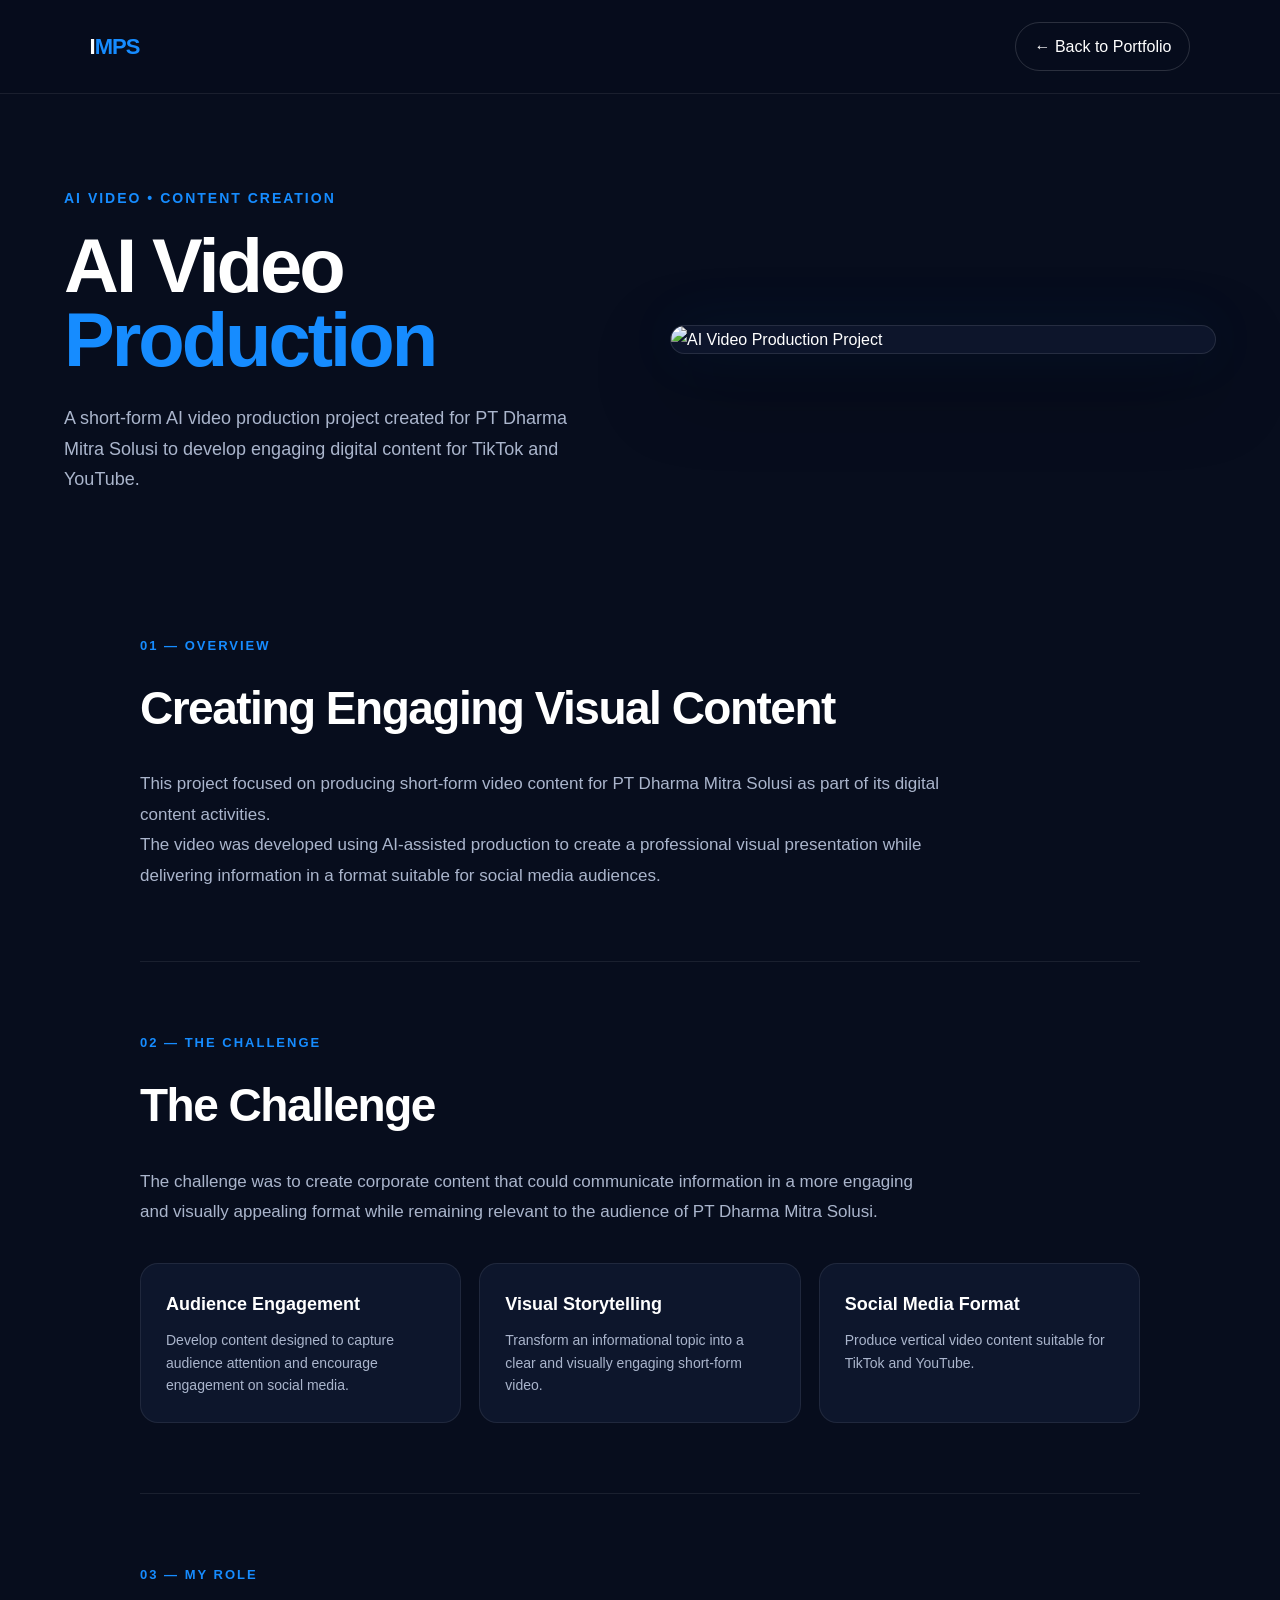
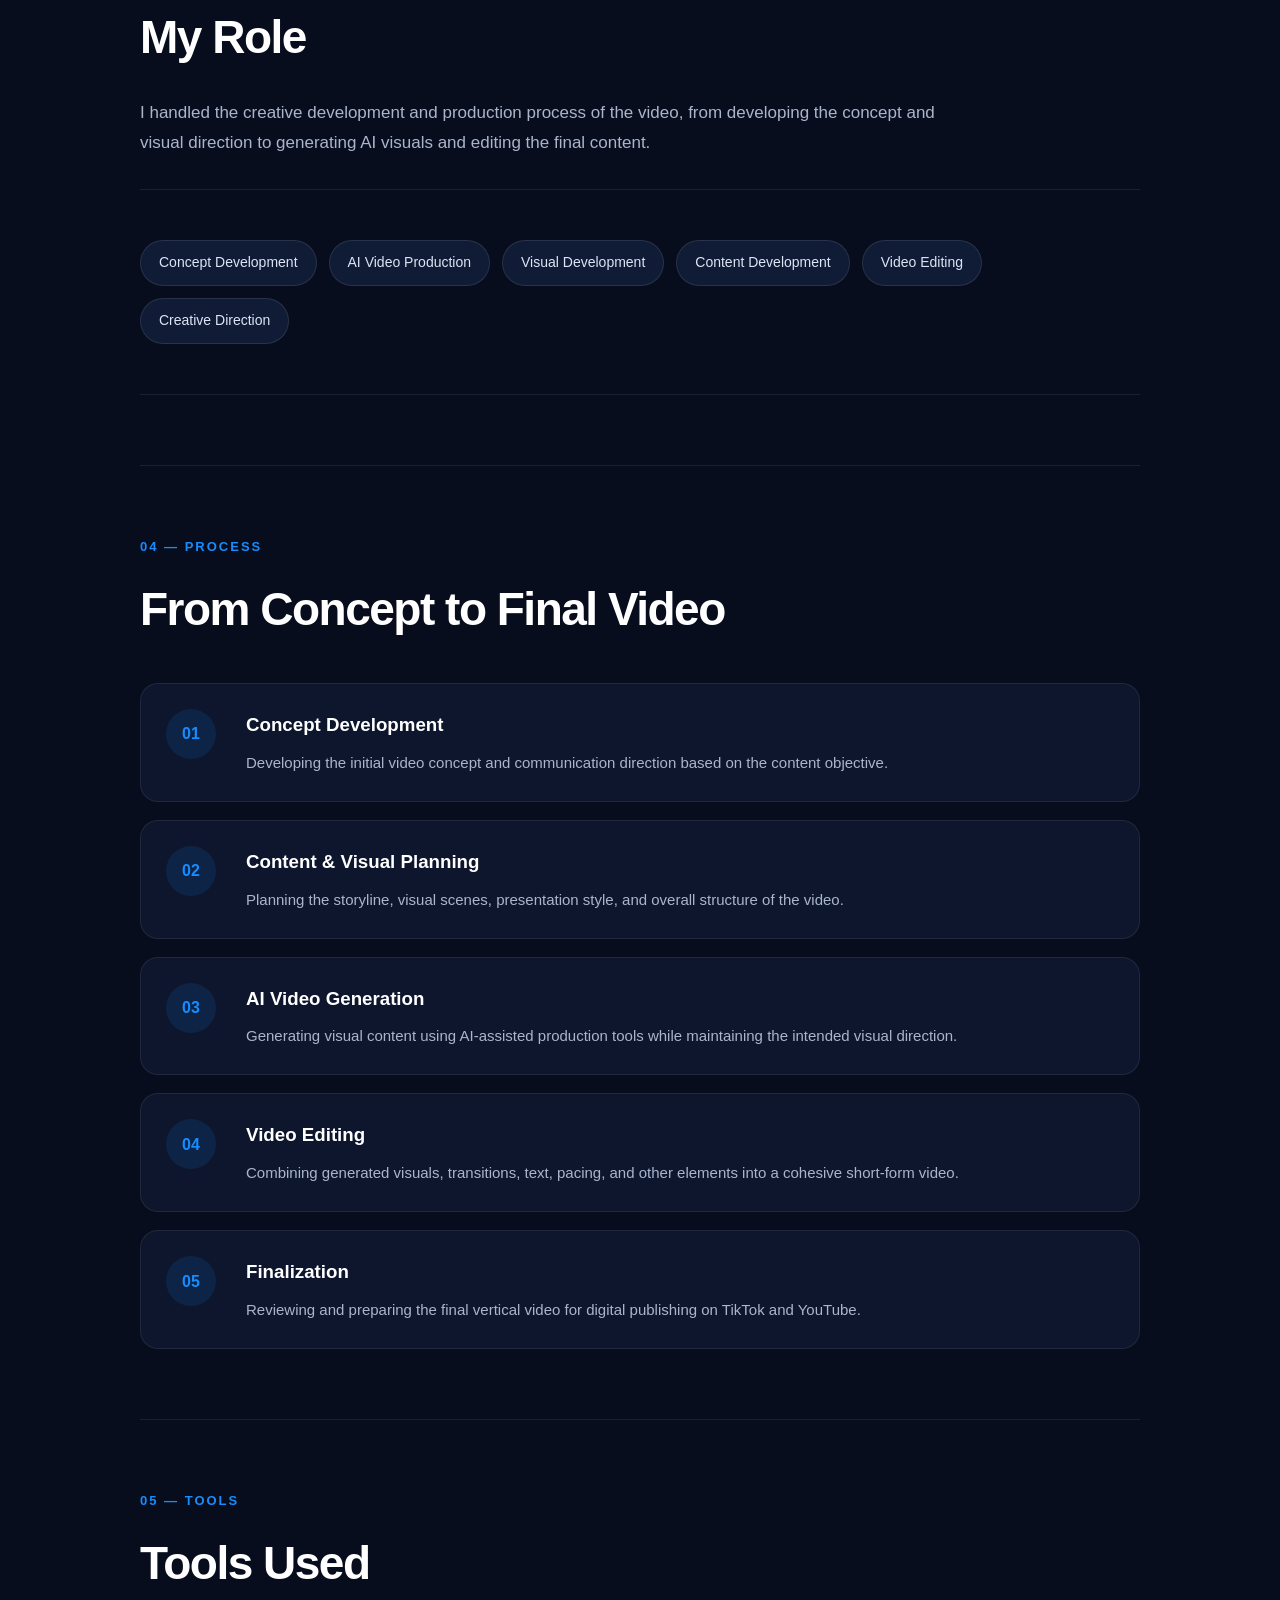
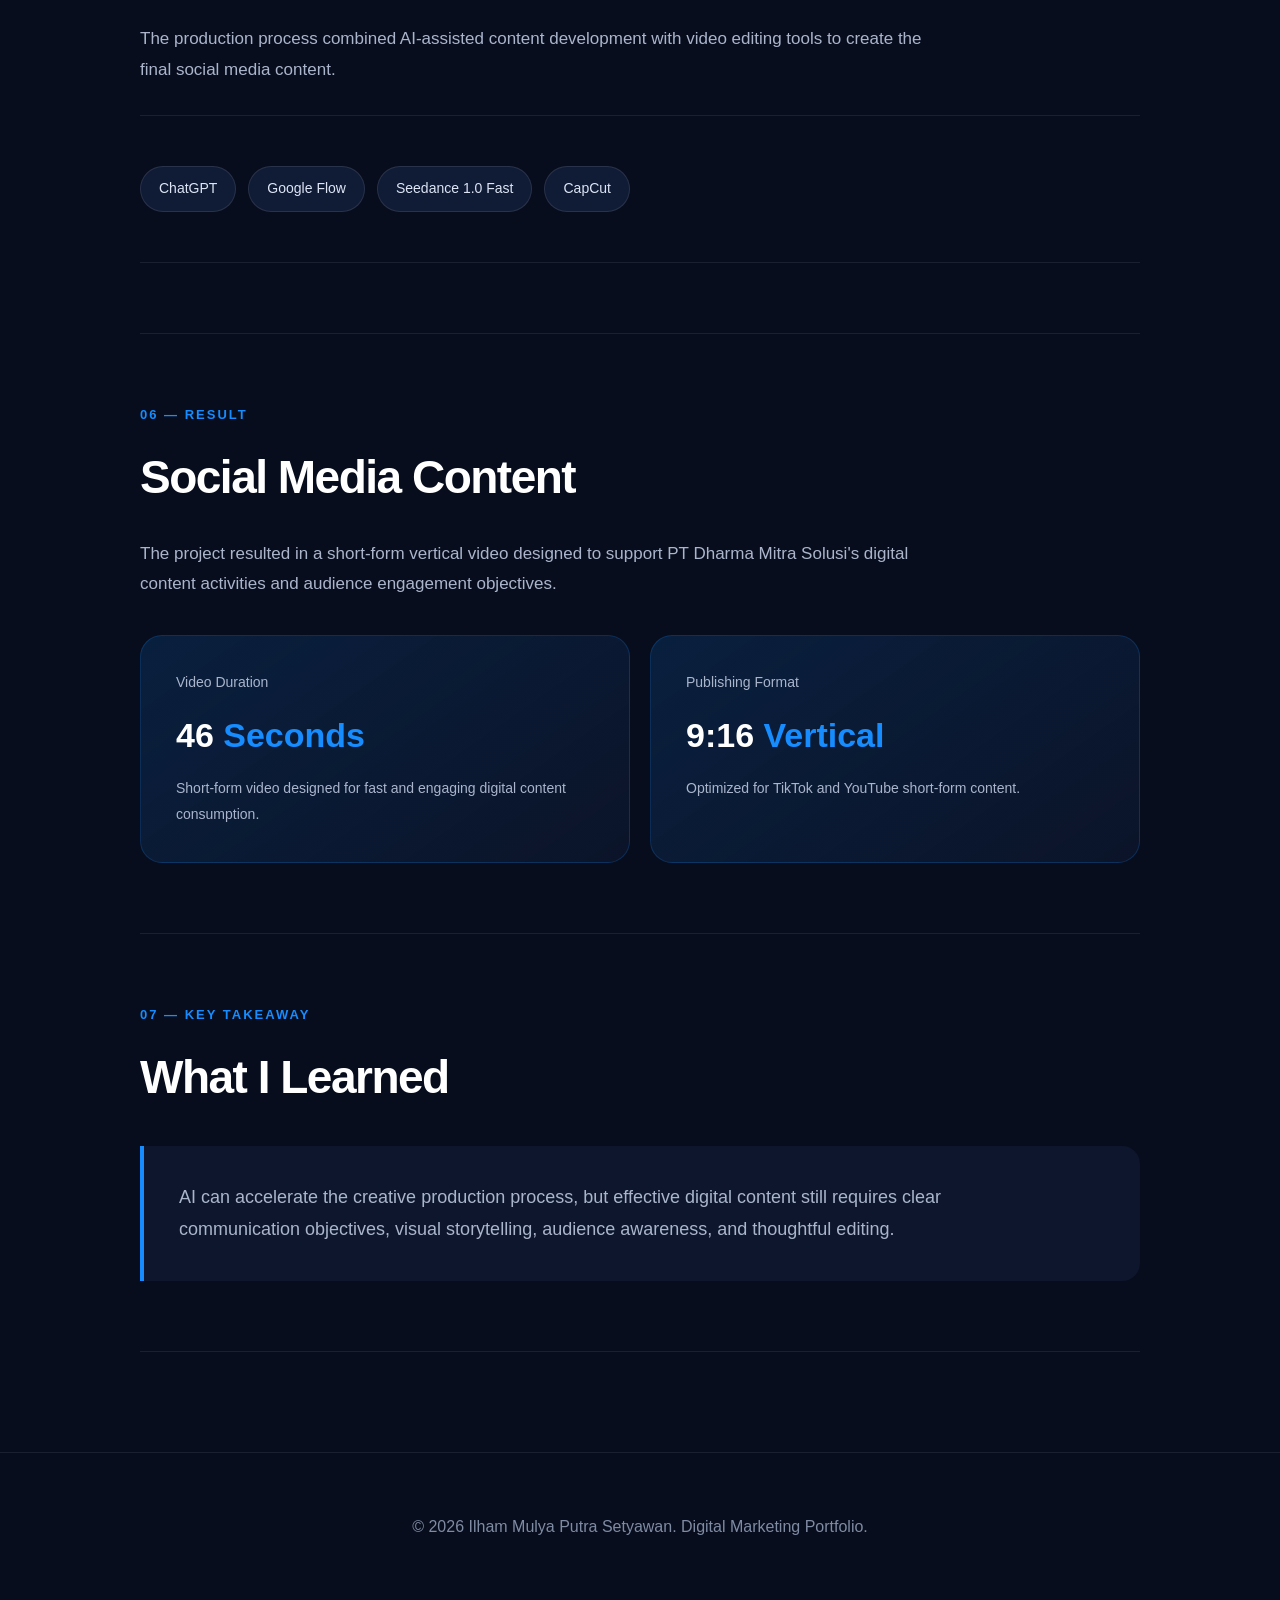
==== AI-Video.html @ 3e63e84d "Add AI Video Production project" ====
<!DOCTYPE html>
<html lang="en">
<head>
    <meta charset="UTF-8">
    <meta name="viewport" content="width=device-width, initial-scale=1.0">

    <title>AI Video Production | Ilham Mulya Putra Setyawan</title>

    <meta
        name="description"
        content="AI Video Production case study by Ilham Mulya Putra Setyawan for PT Dharma Mitra Solusi."
    >

    <link rel="stylesheet" href="style.css">

    <style>
        /* ==============================
           PROJECT PAGE
        ============================== */

        .project-page {
            min-height: 100vh;
            background: #070d1d;
            color: #ffffff;
        }

        /* Navigation */

        .project-nav {
            position: sticky;
            top: 0;
            z-index: 100;

            display: flex;
            justify-content: space-between;
            align-items: center;

            padding: 22px 7%;

            background: rgba(7, 13, 29, 0.88);
            backdrop-filter: blur(14px);

            border-bottom: 1px solid rgba(255, 255, 255, 0.08);
        }

        .project-logo {
            font-size: 22px;
            font-weight: 800;
            letter-spacing: -1px;
        }

        .project-logo span {
            color: #168cff;
        }

        .back-link {
            color: #ffffff;
            text-decoration: none;

            padding: 10px 18px;

            border: 1px solid rgba(255, 255, 255, 0.15);
            border-radius: 999px;

            transition: 0.3s ease;
        }

        .back-link:hover {
            background: #168cff;
            border-color: #168cff;
            transform: translateY(-2px);
        }


        /* Hero */

        .project-hero {
            width: min(1180px, 90%);
            margin: auto;

            padding: 90px 0 70px;

            display: grid;
            grid-template-columns: 1fr 1fr;
            gap: 60px;

            align-items: center;
        }

        .project-label {
            display: inline-block;

            margin-bottom: 18px;

            color: #168cff;

            font-size: 14px;
            font-weight: 700;

            letter-spacing: 2px;
            text-transform: uppercase;
        }

        .project-hero h1 {
            margin: 0;

            font-size: clamp(42px, 6vw, 76px);
            line-height: 0.98;
            letter-spacing: -3px;
        }

        .project-hero h1 span {
            color: #168cff;
        }

        .project-intro {
            margin-top: 25px;

            max-width: 560px;

            color: #aab5cc;

            font-size: 18px;
            line-height: 1.7;
        }


        /* Video / Cover */

        .project-cover {
            overflow: hidden;

            border-radius: 24px;

            border: 1px solid rgba(255, 255, 255, 0.1);

            background: #0d152b;

            box-shadow:
                0 30px 80px rgba(0, 0, 0, 0.4),
                0 0 60px rgba(22, 140, 255, 0.08);
        }

        .project-cover img {
            display: block;

            width: 100%;
            height: auto;

            transition: 0.5s ease;
        }

        .project-cover:hover img {
            transform: scale(1.03);
        }


        /* Project Information */

        .project-content {
            width: min(1000px, 90%);
            margin: auto;

            padding-bottom: 100px;
        }

        .project-section {
            padding: 70px 0;

            border-bottom: 1px solid rgba(255, 255, 255, 0.08);
        }

        .section-number {
            display: block;

            margin-bottom: 12px;

            color: #168cff;

            font-size: 13px;
            font-weight: 700;

            letter-spacing: 2px;
        }

        .project-section h2 {
            margin: 0 0 22px;

            font-size: clamp(30px, 4vw, 46px);
            letter-spacing: -1.5px;
        }

        .project-section p {
            max-width: 800px;

            color: #aab5cc;

            font-size: 17px;
            line-height: 1.8;
        }


        /* Cards */

        .role-grid {
            display: grid;

            grid-template-columns: repeat(3, 1fr);

            gap: 18px;

            margin-top: 35px;
        }

        .role-card {
            padding: 25px;

            background: #0d162c;

            border: 1px solid rgba(255, 255, 255, 0.08);

            border-radius: 18px;

            transition: 0.3s ease;
        }

        .role-card:hover {
            transform: translateY(-5px);

            border-color: rgba(22, 140, 255, 0.5);
        }

        .role-card h3 {
            margin: 0 0 10px;

            font-size: 18px;
        }

        .role-card p {
            margin: 0;

            font-size: 14px;
            line-height: 1.6;
        }


        /* Process */

        .process-list {
            display: grid;

            gap: 18px;

            margin-top: 35px;
        }

        .process-item {
            display: grid;

            grid-template-columns: 60px 1fr;

            gap: 20px;

            padding: 25px;

            background: #0d162c;

            border-radius: 18px;

            border: 1px solid rgba(255, 255, 255, 0.08);
        }

        .process-number {
            display: flex;

            align-items: center;
            justify-content: center;

            width: 50px;
            height: 50px;

            border-radius: 50%;

            background: rgba(22, 140, 255, 0.12);

            color: #168cff;

            font-weight: 800;
        }

        .process-item h3 {
            margin: 0 0 8px;
        }

        .process-item p {
            margin: 0;

            font-size: 15px;
        }


        /* Tools */

        .tools {
            display: flex;

            flex-wrap: wrap;

            gap: 12px;

            margin-top: 30px;
        }

        .tool {
            padding: 10px 18px;

            border-radius: 999px;

            background: #101b35;

            border: 1px solid rgba(255, 255, 255, 0.1);

            color: #dce5f5;

            font-size: 14px;
        }


        /* Result */

        .result-box {
            display: grid;

            grid-template-columns: 1fr 1fr;

            gap: 20px;

            margin-top: 35px;
        }

        .result-card {
            padding: 35px;

            background:
                linear-gradient(
                    145deg,
                    rgba(22, 140, 255, 0.15),
                    rgba(13, 22, 44, 0.8)
                );

            border: 1px solid rgba(22, 140, 255, 0.2);

            border-radius: 22px;
        }

        .result-card .result-label {
            color: #aab5cc;

            font-size: 14px;

            margin-bottom: 12px;
        }

        .result-card .result-value {
            font-size: 34px;

            font-weight: 800;

            color: #ffffff;
        }

        .result-card .result-value span {
            color: #168cff;
        }

        .result-card p {
            margin-top: 12px;

            font-size: 14px;
        }


        /* Takeaway */

        .takeaway {
            padding: 35px;

            margin-top: 30px;

            background: #0d162c;

            border-left: 4px solid #168cff;

            border-radius: 0 18px 18px 0;
        }

        .takeaway p {
            margin: 0;

            font-size: 18px;
        }


        /* Footer */

        .project-footer {
            padding: 60px 7%;

            text-align: center;

            border-top: 1px solid rgba(255, 255, 255, 0.08);

            color: #7f8ba3;
        }


        /* Responsive */

        @media (max-width: 800px) {

            .project-hero {
                grid-template-columns: 1fr;

                padding-top: 60px;
            }

            .project-hero h1 {
                letter-spacing: -2px;
            }

            .role-grid {
                grid-template-columns: 1fr;
            }

            .result-box {
                grid-template-columns: 1fr;
            }

            .project-nav {
                padding: 18px 5%;
            }
        }
    </style>
</head>


<body>

<div class="project-page">

    <!-- ==============================
         NAVIGATION
    ============================== -->

    <nav class="project-nav">

        <div class="project-logo">
            I<span>MPS</span>
        </div>

        <a href="index.html" class="back-link">
            ← Back to Portfolio
        </a>

    </nav>


    <!-- ==============================
         HERO
    ============================== -->

    <header class="project-hero">

        <div>

            <span class="project-label">
                AI VIDEO • CONTENT CREATION
            </span>

            <h1>
                AI Video
                <span>Production</span>
            </h1>

            <p class="project-intro">
                A short-form AI video production project created for
                PT Dharma Mitra Solusi to develop engaging digital content
                for TikTok and YouTube.
            </p>

        </div>


        <div class="project-cover">

            <img
                src="AI Video.png"
                alt="AI Video Production Project"
            >

        </div>

    </header>


    <main class="project-content">


        <!-- ==============================
             01 OVERVIEW
        ============================== -->

        <section class="project-section">

            <span class="section-number">
                01 — OVERVIEW
            </span>

            <h2>
                Creating Engaging Visual Content
            </h2>

            <p>
                This project focused on producing short-form video content
                for PT Dharma Mitra Solusi as part of its digital content
                activities.
            </p>

            <p>
                The video was developed using AI-assisted production to
                create a professional visual presentation while delivering
                information in a format suitable for social media audiences.
            </p>

        </section>


        <!-- ==============================
             02 CHALLENGE
        ============================== -->

        <section class="project-section">

            <span class="section-number">
                02 — THE CHALLENGE
            </span>

            <h2>
                The Challenge
            </h2>

            <p>
                The challenge was to create corporate content that could
                communicate information in a more engaging and visually
                appealing format while remaining relevant to the audience
                of PT Dharma Mitra Solusi.
            </p>

            <div class="role-grid">

                <div class="role-card">

                    <h3>
                        Audience Engagement
                    </h3>

                    <p>
                        Develop content designed to capture audience
                        attention and encourage engagement on social media.
                    </p>

                </div>


                <div class="role-card">

                    <h3>
                        Visual Storytelling
                    </h3>

                    <p>
                        Transform an informational topic into a clear and
                        visually engaging short-form video.
                    </p>

                </div>


                <div class="role-card">

                    <h3>
                        Social Media Format
                    </h3>

                    <p>
                        Produce vertical video content suitable for
                        TikTok and YouTube.
                    </p>

                </div>

            </div>

        </section>


        <!-- ==============================
             03 MY ROLE
        ============================== -->

        <section class="project-section">

            <span class="section-number">
                03 — MY ROLE
            </span>

            <h2>
                My Role
            </h2>

            <p>
                I handled the creative development and production process
                of the video, from developing the concept and visual
                direction to generating AI visuals and editing the final
                content.
            </p>

            <div class="tools">

                <span class="tool">
                    Concept Development
                </span>

                <span class="tool">
                    AI Video Production
                </span>

                <span class="tool">
                    Visual Development
                </span>

                <span class="tool">
                    Content Development
                </span>

                <span class="tool">
                    Video Editing
                </span>

                <span class="tool">
                    Creative Direction
                </span>

            </div>

        </section>


        <!-- ==============================
             04 PROCESS
        ============================== -->

        <section class="project-section">

            <span class="section-number">
                04 — PROCESS
            </span>

            <h2>
                From Concept to Final Video
            </h2>


            <div class="process-list">


                <div class="process-item">

                    <div class="process-number">
                        01
                    </div>

                    <div>

                        <h3>
                            Concept Development
                        </h3>

                        <p>
                            Developing the initial video concept and
                            communication direction based on the content
                            objective.
                        </p>

                    </div>

                </div>


                <div class="process-item">

                    <div class="process-number">
                        02
                    </div>

                    <div>

                        <h3>
                            Content & Visual Planning
                        </h3>

                        <p>
                            Planning the storyline, visual scenes,
                            presentation style, and overall structure
                            of the video.
                        </p>

                    </div>

                </div>


                <div class="process-item">

                    <div class="process-number">
                        03
                    </div>

                    <div>

                        <h3>
                            AI Video Generation
                        </h3>

                        <p>
                            Generating visual content using AI-assisted
                            production tools while maintaining the intended
                            visual direction.
                        </p>

                    </div>

                </div>


                <div class="process-item">

                    <div class="process-number">
                        04
                    </div>

                    <div>

                        <h3>
                            Video Editing
                        </h3>

                        <p>
                            Combining generated visuals, transitions,
                            text, pacing, and other elements into a
                            cohesive short-form video.
                        </p>

                    </div>

                </div>


                <div class="process-item">

                    <div class="process-number">
                        05
                    </div>

                    <div>

                        <h3>
                            Finalization
                        </h3>

                        <p>
                            Reviewing and preparing the final vertical
                            video for digital publishing on TikTok
                            and YouTube.
                        </p>

                    </div>

                </div>


            </div>

        </section>


        <!-- ==============================
             05 TOOLS
        ============================== -->

        <section class="project-section">

            <span class="section-number">
                05 — TOOLS
            </span>

            <h2>
                Tools Used
            </h2>

            <p>
                The production process combined AI-assisted content
                development with video editing tools to create the
                final social media content.
            </p>

            <div class="tools">

                <span class="tool">
                    ChatGPT
                </span>

                <span class="tool">
                    Google Flow
                </span>

                <span class="tool">
                    Seedance 1.0 Fast
                </span>

                <span class="tool">
                    CapCut
                </span>

            </div>

        </section>


        <!-- ==============================
             06 RESULT
        ============================== -->

        <section class="project-section">

            <span class="section-number">
                06 — RESULT
            </span>

            <h2>
                Social Media Content
            </h2>

            <p>
                The project resulted in a short-form vertical video
                designed to support PT Dharma Mitra Solusi's digital
                content activities and audience engagement objectives.
            </p>


            <div class="result-box">


                <div class="result-card">

                    <div class="result-label">
                        Video Duration
                    </div>

                    <div class="result-value">
                        46 <span>Seconds</span>
                    </div>

                    <p>
                        Short-form video designed for fast and engaging
                        digital content consumption.
                    </p>

                </div>


                <div class="result-card">

                    <div class="result-label">
                        Publishing Format
                    </div>

                    <div class="result-value">
                        9:16 <span>Vertical</span>
                    </div>

                    <p>
                        Optimized for TikTok and YouTube short-form
                        content.
                    </p>

                </div>


            </div>

        </section>


        <!-- ==============================
             07 TAKEAWAY
        ============================== -->

        <section class="project-section">

            <span class="section-number">
                07 — KEY TAKEAWAY
            </span>

            <h2>
                What I Learned
            </h2>

            <div class="takeaway">

                <p>
                    AI can accelerate the creative production process,
                    but effective digital content still requires clear
                    communication objectives, visual storytelling,
                    audience awareness, and thoughtful editing.
                </p>

            </div>

        </section>


    </main>


    <!-- ==============================
         FOOTER
    ============================== -->

    <footer class="project-footer">

        <p>
            © 2026 Ilham Mulya Putra Setyawan.
            Digital Marketing Portfolio.
        </p>

    </footer>

</div>

</body>
</html>
---- style.css ----
/* =====================================================
   GLOBAL
===================================================== */

:root {

    --bg-dark: #070b17;
    --bg-section: #0b1020;
    --bg-card: #10172a;

    --primary: #2563eb;
    --primary-light: #60a5fa;

    --text: #f8fafc;
    --text-muted: #94a3b8;

    --border: rgba(255, 255, 255, 0.08);

    --container: 1180px;

}


* {

    margin: 0;
    padding: 0;
    box-sizing: border-box;

}


html {

    scroll-behavior: smooth;

}


body {

    font-family: "Inter", sans-serif;

    background:
        radial-gradient(
            circle at 80% 10%,
            rgba(37, 99, 235, 0.12),
            transparent 30%
        ),
        var(--bg-dark);

    color: var(--text);

    line-height: 1.7;

}


a {

    color: inherit;
    text-decoration: none;

}


img {

    width: 100%;
    display: block;

}


.container {

    width: min(
        var(--container),
        calc(100% - 40px)
    );

    margin: auto;

}


/* =====================================================
   NAVBAR
===================================================== */

.navbar {

    position: fixed;

    top: 0;
    left: 0;

    width: 100%;

    z-index: 999;

    padding: 22px 0;

    transition: 0.3s;

}


.navbar.scrolled {

    background: rgba(7, 11, 23, 0.9);

    backdrop-filter: blur(15px);

    border-bottom: 1px solid var(--border);

}


.nav-container {

    display: flex;

    align-items: center;

    justify-content: space-between;

}


.logo {

    font-size: 22px;

    font-weight: 800;

    letter-spacing: -1px;

}


.logo span {

    color: var(--primary-light);

}


.nav-menu {

    display: flex;

    gap: 35px;

    align-items: center;

}


.nav-menu a {

    font-size: 14px;

    color: var(--text-muted);

    transition: 0.3s;

}


.nav-menu a:hover,
.nav-menu a.active {

    color: white;

}


.nav-button {

    border: 1px solid var(--border);

    padding: 10px 20px;

    border-radius: 30px;

    font-size: 14px;

    transition: 0.3s;

}


.nav-button:hover {

    background: var(--primary);

    border-color: var(--primary);

}


.menu-toggle {

    display: none;

    background: none;

    border: none;

    color: white;

    font-size: 24px;

    cursor: pointer;

}


/* =====================================================
   HERO
===================================================== */

.hero {

    min-height: 100vh;

    display: flex;

    align-items: center;

    padding: 140px 0 100px;

}


.hero-container {

    display: grid;

    grid-template-columns: 1.1fr 0.9fr;

    gap: 80px;

    align-items: center;

}


.hero-label {

    display: inline-block;

    color: var(--primary-light);

    font-size: 12px;

    font-weight: 700;

    letter-spacing: 3px;

    margin-bottom: 25px;

}


.hero h1 {

    font-size: clamp(
        45px,
        6vw,
        78px
    );

    line-height: 1.05;

    letter-spacing: -4px;

    margin-bottom: 30px;

}


.hero h1 span {

    color: var(--primary-light);

}


.hero h1 strong {

    background:
        linear-gradient(
            90deg,
            #60a5fa,
            #2563eb
        );

    -webkit-background-clip: text;

    -webkit-text-fill-color: transparent;

}


.hero-description {

    max-width: 620px;

    color: var(--text-muted);

    font-size: 17px;

    margin-bottom: 35px;

}


.hero-buttons {

    display: flex;

    gap: 15px;

    flex-wrap: wrap;

}


.btn {

    display: inline-flex;

    align-items: center;

    gap: 10px;

    padding: 14px 25px;

    border-radius: 8px;

    font-size: 14px;

    font-weight: 600;

    transition: 0.3s;

}


.btn-primary {

    background: var(--primary);

}


.btn-primary:hover {

    transform: translateY(-3px);

    box-shadow:
        0 15px 35px
        rgba(37, 99, 235, 0.3);

}


.btn-outline {

    border: 1px solid var(--border);

}


.btn-outline:hover {

    background: white;

    color: var(--bg-dark);

}


.hero-stats {

    display: flex;

    gap: 45px;

    margin-top: 60px;

    padding-top: 25px;

    border-top: 1px solid var(--border);

}


.stat h3 {

    font-size: 20px;

}


.stat p {

    font-size: 12px;

    color: var(--text-muted);

}


/* =====================================================
   HERO VISUAL
===================================================== */

.hero-visual {

    position: relative;

    display: flex;

    justify-content: center;

}


.visual-glow {

    position: absolute;

    width: 350px;

    height: 350px;

    background: var(--primary);

    filter: blur(120px);

    opacity: 0.2;

}


.profile-card {

    width: 380px;

    position: relative;

    background:
        linear-gradient(
            145deg,
            rgba(255,255,255,0.08),
            rgba(255,255,255,0.02)
        );

    border: 1px solid var(--border);

    border-radius: 25px;

    padding: 20px;

    backdrop-filter: blur(20px);

}


.profile-image-wrapper {

    overflow: hidden;

    border-radius: 18px;

    height: 400px;

}


.profile-image {

    height: 100%;

    object-fit: cover;

}


.profile-info {

    padding: 25px 5px 10px;

}


.profile-info p {

    color: var(--primary-light);

    font-size: 10px;

    letter-spacing: 2px;

}


.profile-info h2 {

    font-size: 24px;

    line-height: 1.2;

    margin: 7px 0;

}


.profile-info span {

    color: var(--text-muted);

    font-size: 13px;

}


.floating-card {

    position: absolute;

    background: #121a30;

    border: 1px solid var(--border);

    padding: 13px 18px;

    border-radius: 12px;

    box-shadow:
        0 20px 50px rgba(0,0,0,0.3);

}


.floating-card span {

    display: block;

    font-size: 10px;

    color: var(--text-muted);

}


.floating-card strong {

    font-size: 13px;

}


.card-one {

    top: 100px;

    left: -50px;

}


.card-two {

    bottom: 120px;

    right: -50px;

}


/* =====================================================
   SECTIONS
===================================================== */

.section {

    padding: 120px 0;

}


.section-heading {

    display: flex;

    gap: 25px;

    align-items: flex-start;

    margin-bottom: 70px;

}


.section-number {

    color: var(--primary-light);

    font-size: 13px;

    font-weight: 700;

}


.section-label {

    color: var(--primary-light);

    font-size: 11px;

    font-weight: 700;

    letter-spacing: 3px;

    margin-bottom: 10px;

}


.section-heading h2 {

    font-size: clamp(
        32px,
        5vw,
        50px
    );

    line-height: 1.1;

    letter-spacing: -2px;

}


.section-heading h2 span {

    color: var(--primary-light);

}


/* =====================================================
   ABOUT
===================================================== */

.about {

    background: var(--bg-section);

}


.about-grid {

    display: grid;

    grid-template-columns:
        1fr 1fr;

    gap: 100px;

}


.about-text p {

    color: var(--text-muted);

    margin-bottom: 25px;

}


.about-text .large-text {

    font-size: 22px;

    color: white;

    line-height: 1.5;

}


.about-highlight {

    display: grid;

    gap: 15px;

}


.highlight-box {

    padding: 25px;

    background: var(--bg-card);

    border: 1px solid var(--border);

    border-radius: 12px;

    transition: 0.3s;

}


.highlight-box:hover {

    transform: translateX(8px);

    border-color:
        rgba(96,165,250,0.4);

}


.highlight-box span {

    color: var(--primary-light);

    font-size: 12px;

}


.highlight-box h3 {

    margin: 5px 0;

}


.highlight-box p {

    color: var(--text-muted);

    font-size: 13px;

}


/* =====================================================
   SKILLS
===================================================== */

.skills-grid {

    display: grid;

    grid-template-columns:
        repeat(2, 1fr);

    gap: 20px;

}


.skill-card {

    padding: 35px;

    border: 1px solid var(--border);

    background: var(--bg-card);

    border-radius: 15px;

    transition: 0.3s;

}


.skill-card:hover {

    transform: translateY(-5px);

    border-color:
        rgba(96,165,250,0.4);

}


.skill-icon {

    width: 50px;

    height: 50px;

    display: flex;

    align-items: center;

    justify-content: center;

    border-radius: 10px;

    background:
        rgba(37,99,235,0.15);

    color: var(--primary-light);

    font-weight: 700;

    font-size: 12px;

    margin-bottom: 25px;

}


.skill-card h3 {

    font-size: 20px;

    margin-bottom: 12px;

}


.skill-card p {

    color: var(--text-muted);

    font-size: 14px;

}


.skill-tags {

    display: flex;

    flex-wrap: wrap;

    gap: 8px;

    margin-top: 25px;

}


.skill-tags span,
.timeline-tags span {

    font-size: 10px;

    padding: 5px 10px;

    border-radius: 20px;

    background:
        rgba(255,255,255,0.05);

    color: var(--text-muted);

}


/* =====================================================
   PORTFOLIO
===================================================== */

.portfolio {

    background: var(--bg-section);

}


.portfolio-heading {

    justify-content: space-between;

    align-items: end;

}


.portfolio-heading > p {

    max-width: 350px;

    color: var(--text-muted);

    font-size: 14px;

}


.portfolio-grid {

    display: grid;

    grid-template-columns:
        repeat(2, 1fr);

    gap: 25px;

}


.portfolio-card {

    background: var(--bg-card);

    border: 1px solid var(--border);

    border-radius: 15px;

    overflow: hidden;

}


.portfolio-large {

    grid-column: span 2;

}


.portfolio-image {

    height: 330px;

    position: relative;

    overflow: hidden;

}


.portfolio-card:not(.portfolio-large)
.portfolio-image {

    height: 270px;

}


.portfolio-image img {

    width: 100%;

    height: 100%;

    object-fit: cover;

    transition: 0.5s;

}


.portfolio-card:hover
.portfolio-image img {

    transform: scale(1.05);

}


.portfolio-overlay {

    position: absolute;

    inset: 0;

    display: flex;

    flex-direction: column;

    justify-content: flex-end;

    padding: 30px;

    background:
        linear-gradient(
            transparent 30%,
            rgba(0,0,0,0.85)
        );

}


.portfolio-overlay span {

    color: var(--primary-light);

    font-size: 10px;

    font-weight: 700;

}


.portfolio-overlay h3 {

    font-size: 24px;

}


.portfolio-content {

    padding: 25px;

}


.portfolio-content > span {

    color: var(--primary-light);

    font-size: 10px;

    font-weight: 700;

    letter-spacing: 1px;

}


.portfolio-content h3 {

    margin: 7px 0;

}


.portfolio-content p {

    color: var(--text-muted);

    font-size: 13px;

}


/* =====================================================
   EXPERIENCE
===================================================== */

.timeline {

    max-width: 900px;

    margin-left: 70px;

    border-left: 1px solid var(--border);

}


.timeline-item {

    position: relative;

    padding: 0 0 70px 60px;

}


.timeline-dot {

    position: absolute;

    width: 12px;

    height: 12px;

    border-radius: 50%;

    background: var(--primary);

    left: -6px;

    top: 4px;

    box-shadow:
        0 0 0 5px
        rgba(37,99,235,0.15);

}


.timeline-date {

    color: var(--primary-light);

    font-size: 10px;

    font-weight: 700;

    letter-spacing: 2px;

    margin-bottom: 8px;

}


.timeline-content h3 {

    font-size: 25px;

}


.timeline-content .company {

    color: white;

    margin-bottom: 15px;

    font-weight: 600;

}


.timeline-content > p {

    color: var(--text-muted);

    font-size: 14px;

    max-width: 700px;

}


.timeline-tags {

    display: flex;

    gap: 8px;

    flex-wrap: wrap;

    margin-top: 20px;

}


/* =====================================================
   TOOLS
===================================================== */

.tools {

    padding: 50px 0;

    border-top: 1px solid var(--border);

    border-bottom: 1px solid var(--border);

}


.tools p {

    text-align: center;

    font-size: 10px;

    letter-spacing: 3px;

    color: var(--text-muted);

    margin-bottom: 25px;

}


.tools-list {

    display: flex;

    justify-content: center;

    gap: 15px;

    flex-wrap: wrap;

}


.tools-list span {

    padding: 10px 18px;

    border: 1px solid var(--border);

    border-radius: 30px;

    font-size: 12px;

    color: var(--text-muted);

}


/* =====================================================
   CTA
===================================================== */

.cta {

    padding: 150px 0;

    text-align: center;

}


.cta-content {

    max-width: 800px;

    margin: auto;

}


.cta h2 {

    font-size: clamp(
        40px,
        6vw,
        65px
    );

    line-height: 1.1;

    letter-spacing: -3px;

    margin-bottom: 25px;

}


.cta h2 span {

    color: var(--primary-light);

}


.cta p:not(.section-label) {

    color: var(--text-muted);

    max-width: 600px;

    margin: 0 auto 35px;

}


.cta-buttons {

    display: flex;

    justify-content: center;

    gap: 15px;

}


/* =====================================================
   FOOTER
===================================================== */

footer {

    border-top: 1px solid var(--border);

    padding: 35px 0;

}


.footer-container {

    display: flex;

    justify-content: space-between;

    align-items: center;

}


.footer-container p {

    color: var(--text-muted);

    font-size: 11px;

}


.footer-container > div p {

    margin-top: 5px;

}


/* =====================================================
   RESPONSIVE TABLET
===================================================== */

@media (max-width: 900px) {


    .nav-menu {

        position: absolute;

        top: 80px;

        left: 20px;
        right: 20px;

        display: none;

        flex-direction: column;

        background: #10172a;

        padding: 25px;

        border-radius: 15px;

        border: 1px solid var(--border);

    }


    .nav-menu.show {

        display: flex;

    }


    .nav-button {

        display: none;

    }


    .menu-toggle {

        display: block;

    }


    .hero-container {

        grid-template-columns: 1fr;

    }


    .hero-visual {

        order: -1;

    }


    .profile-card {

        width: 330px;

    }


    .about-grid {

        grid-template-columns: 1fr;

        gap: 50px;

    }


    .skills-grid {

        grid-template-columns: 1fr;

    }


}


/* =====================================================
   RESPONSIVE MOBILE
===================================================== */

@media (max-width: 600px) {


    .container {

        width:
            calc(100% - 30px);

    }


    .hero {

        padding-top: 120px;

    }


    .hero h1 {

        font-size: 46px;

        letter-spacing: -2px;

    }


    .hero-description {

        font-size: 15px;

    }


    .hero-stats {

        gap: 25px;

    }


    .profile-card {

        width: 100%;

    }


    .profile-image-wrapper {

        height: 350px;

    }


    .card-one {

        left: -10px;

    }


    .card-two {

        right: -10px;

    }


    .section {

        padding: 90px 0;

    }


    .section-heading {

        gap: 12px;

        margin-bottom: 45px;

    }


    .section-heading h2 {

        font-size: 34px;

    }


    .portfolio-grid {

        grid-template-columns: 1fr;

    }


    .portfolio-large {

        grid-column: auto;

    }


    .portfolio-image,
    .portfolio-card:not(.portfolio-large)
    .portfolio-image {

        height: 240px;

    }


    .timeline {

        margin-left: 10px;

    }


    .timeline-item {

        padding-left: 35px;

    }


    .footer-container {

        flex-direction: column;

        align-items: flex-start;

        gap: 20px;

    }


    .cta {

        padding: 100px 0;

    }


    .cta h2 {

        font-size: 42px;

    }


}.project-link {
    display: block;
    color: inherit;
    text-decoration: none;
}
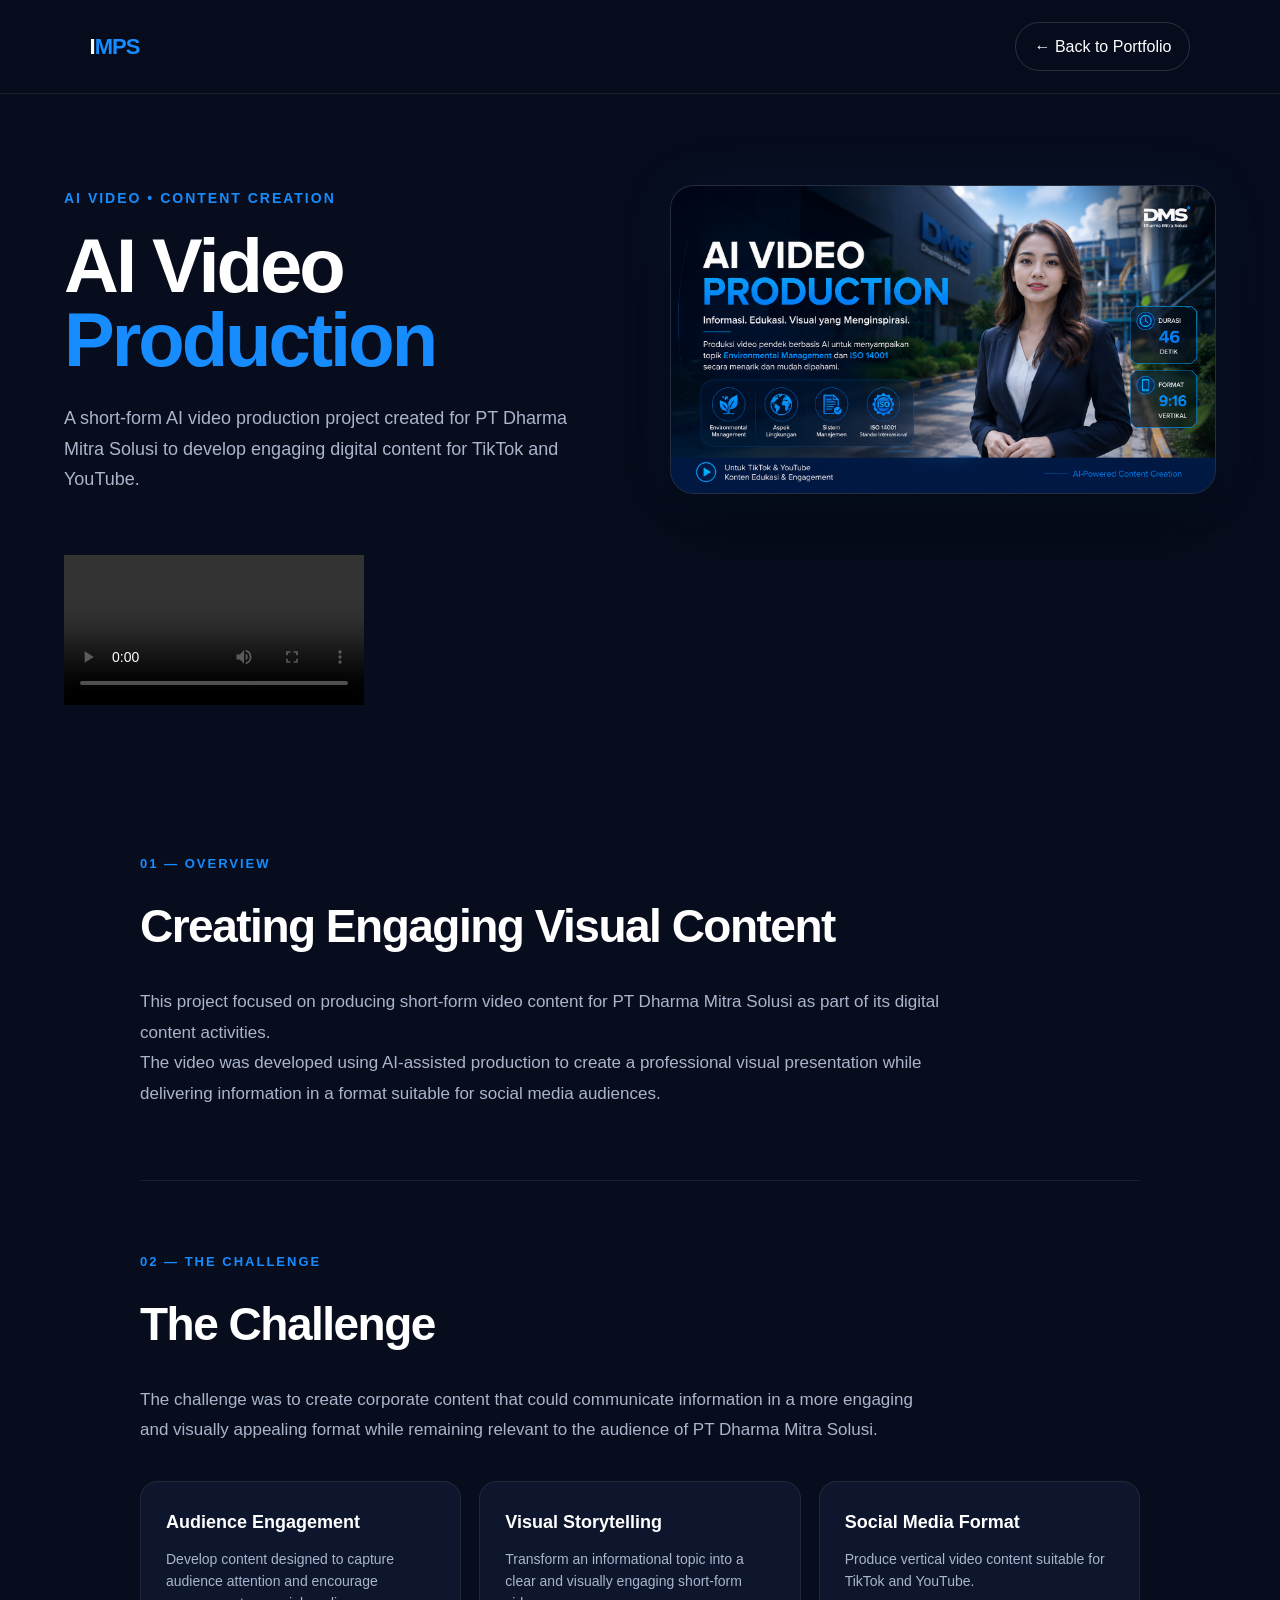
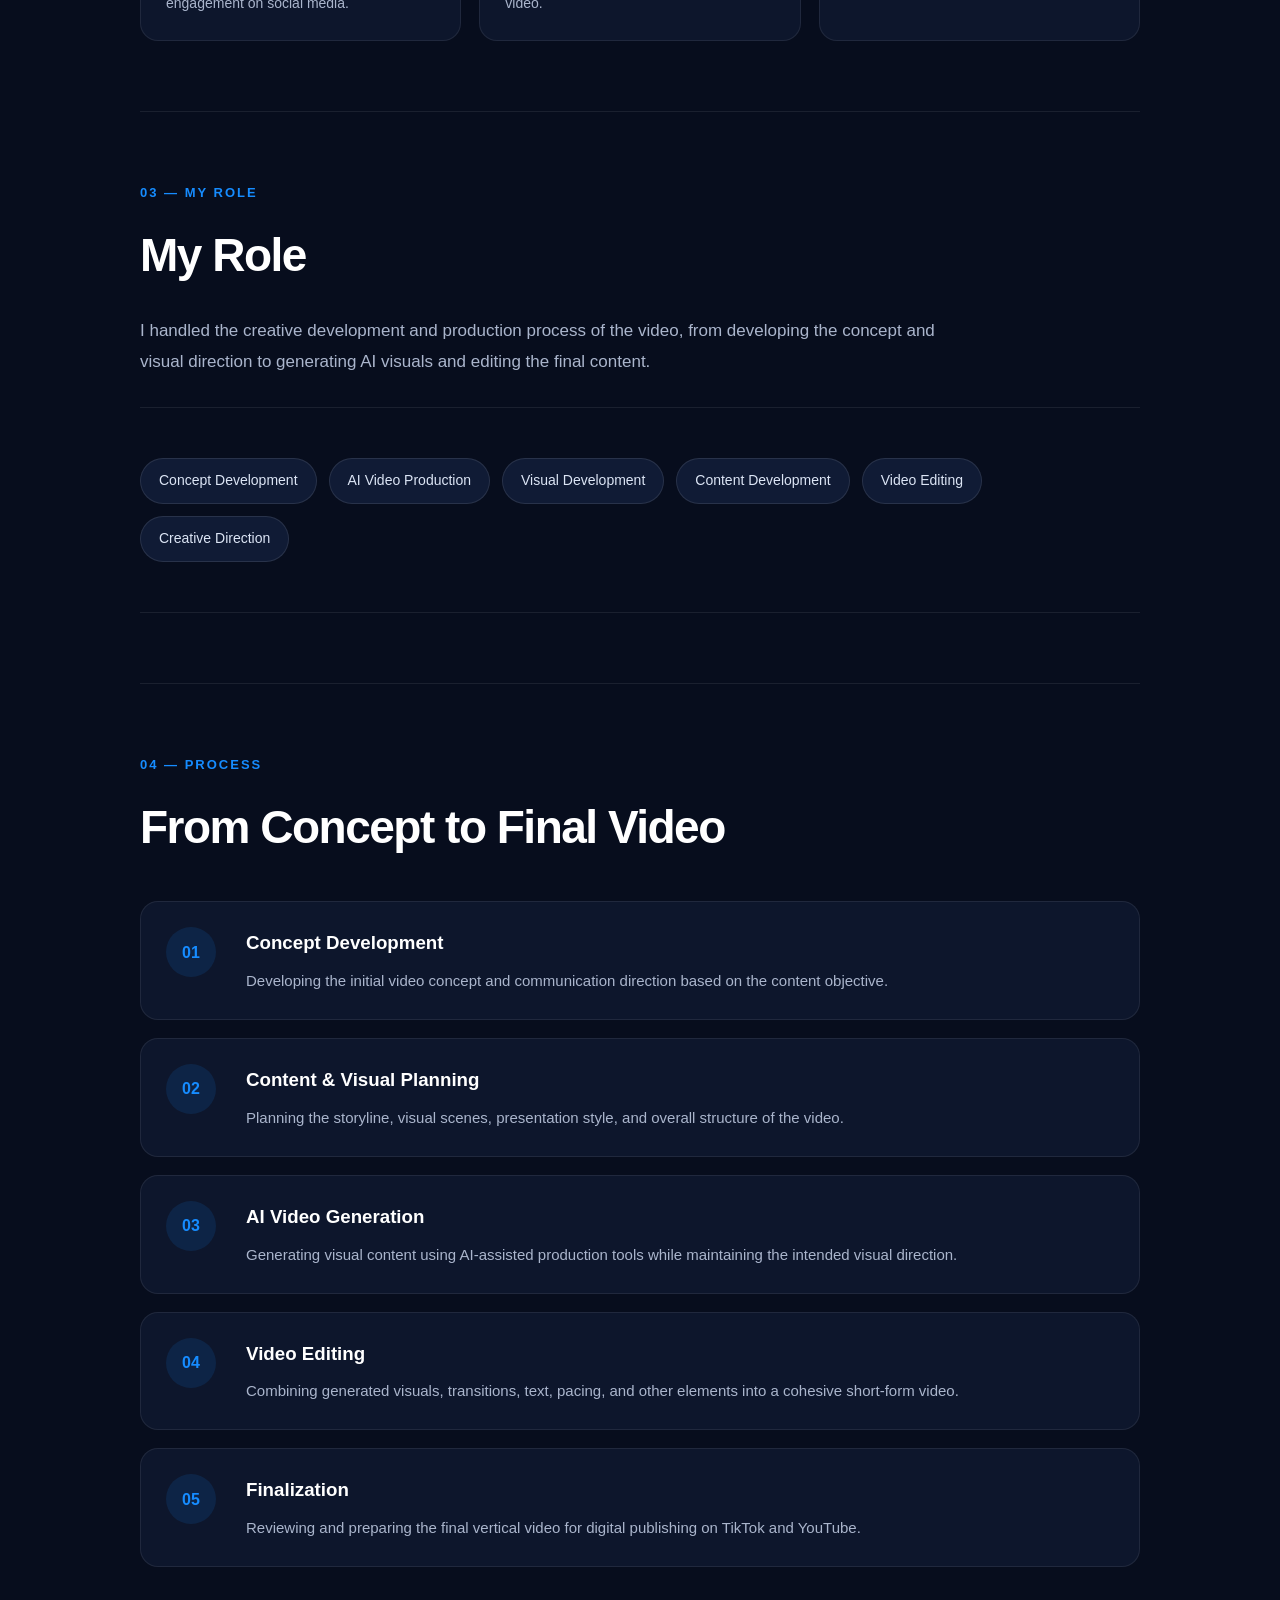
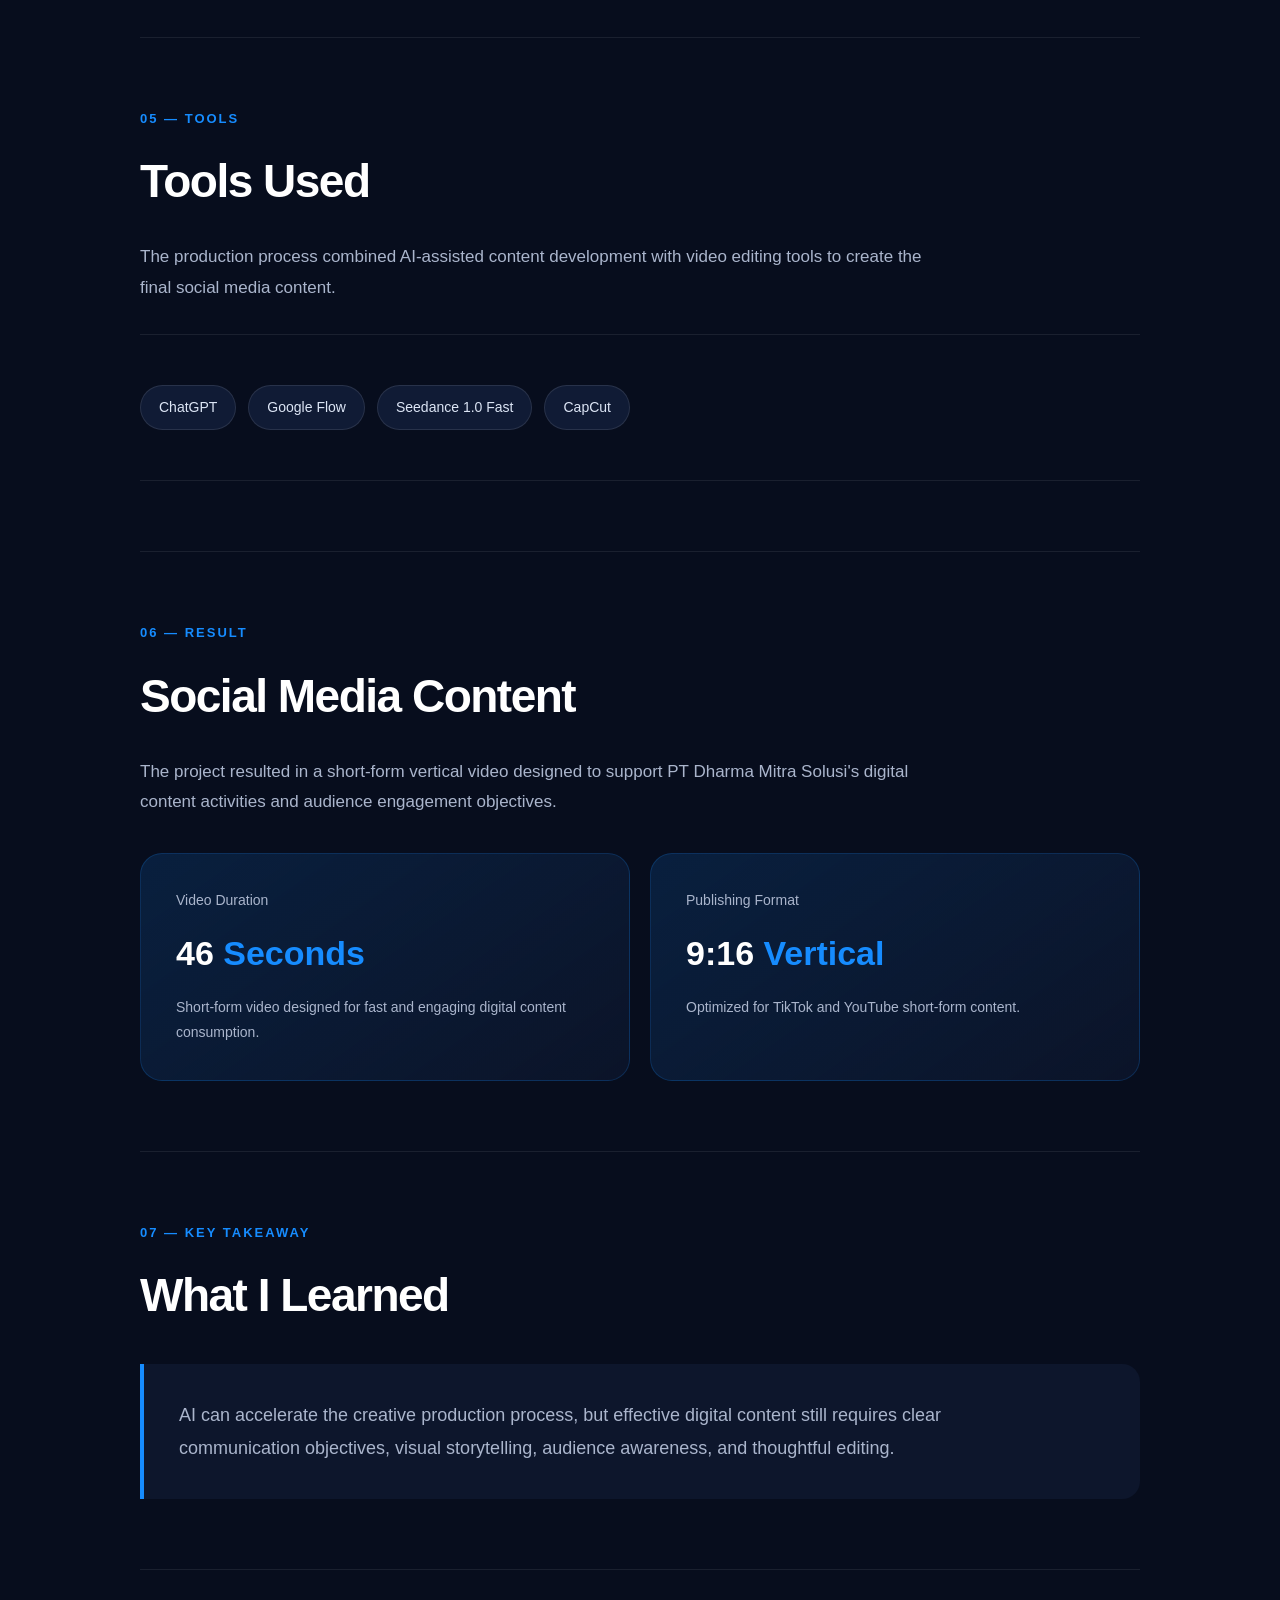
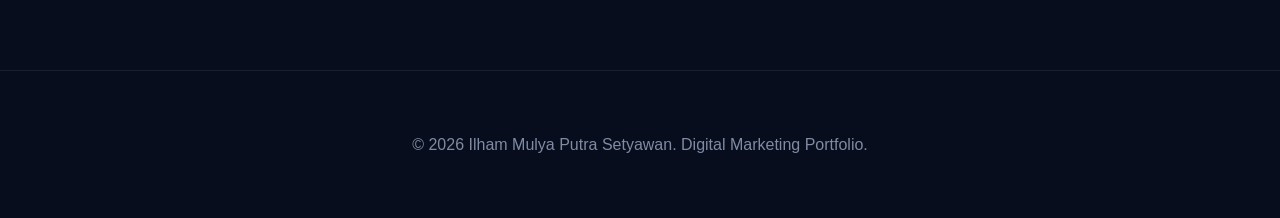
==== commit a3531e94: "Add AI Video player" ====
--- a/AI-Video.html
+++ b/AI-Video.html
@@ -499,7 +499,12 @@
             >
 
         </div>
-
+<div class="project-video">
+    <video controls playsinline preload="metadata">
+        <source src="AI%20Video.mp4" type="video/mp4">
+        Browser Anda tidak mendukung pemutaran video.
+    </video>
+</div>
     </header>
 
 
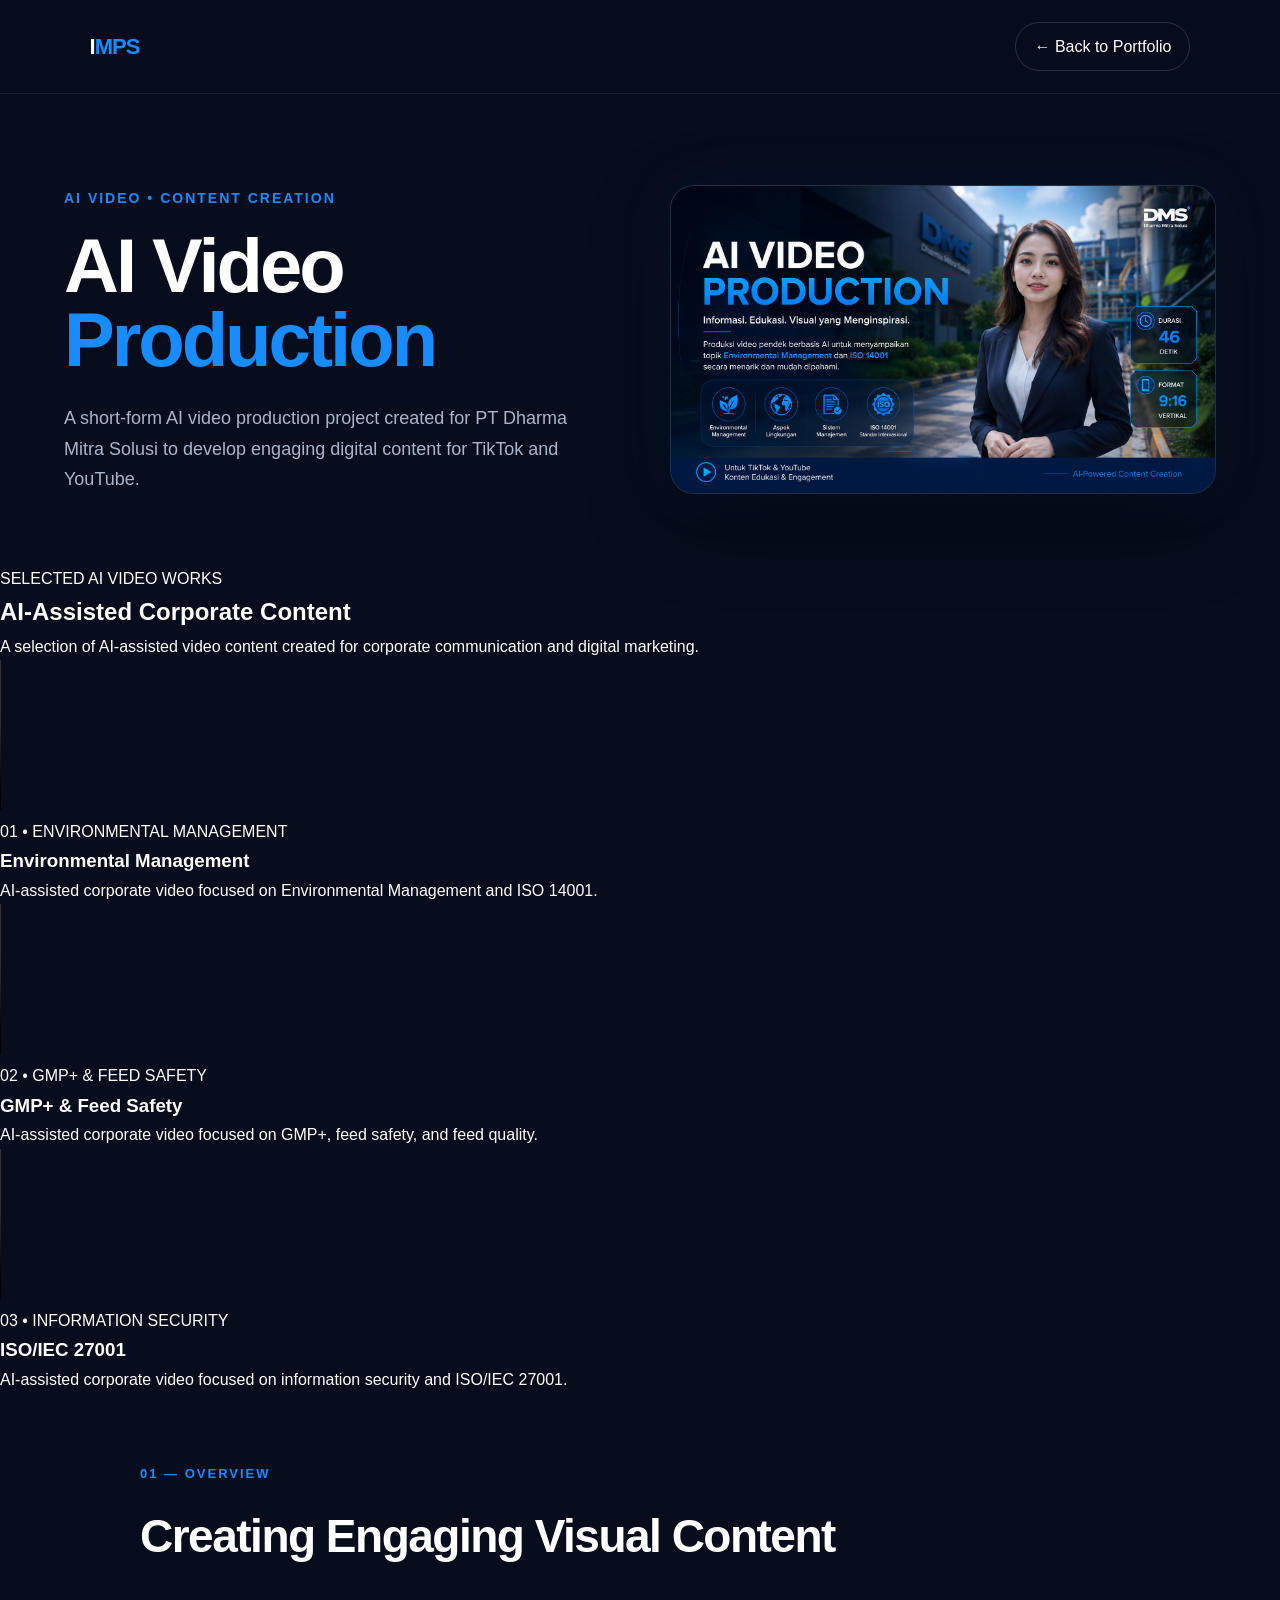
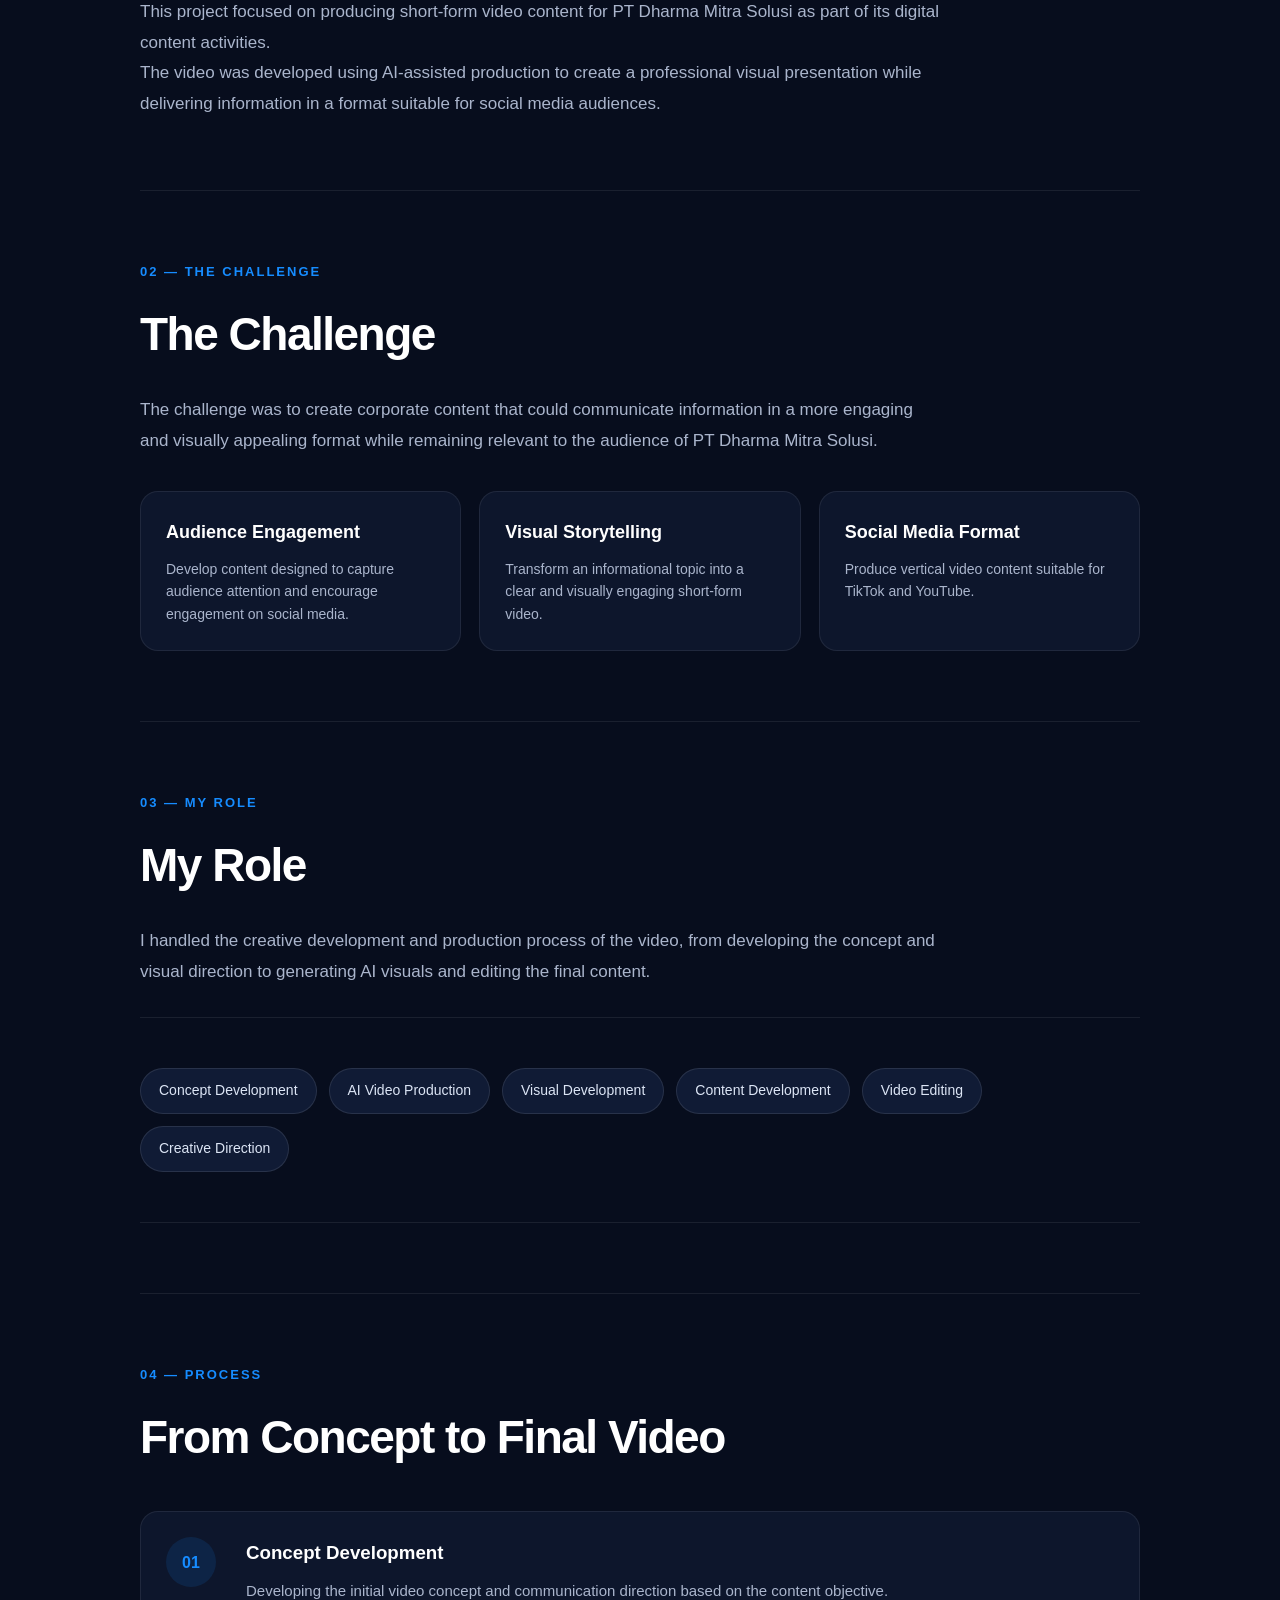
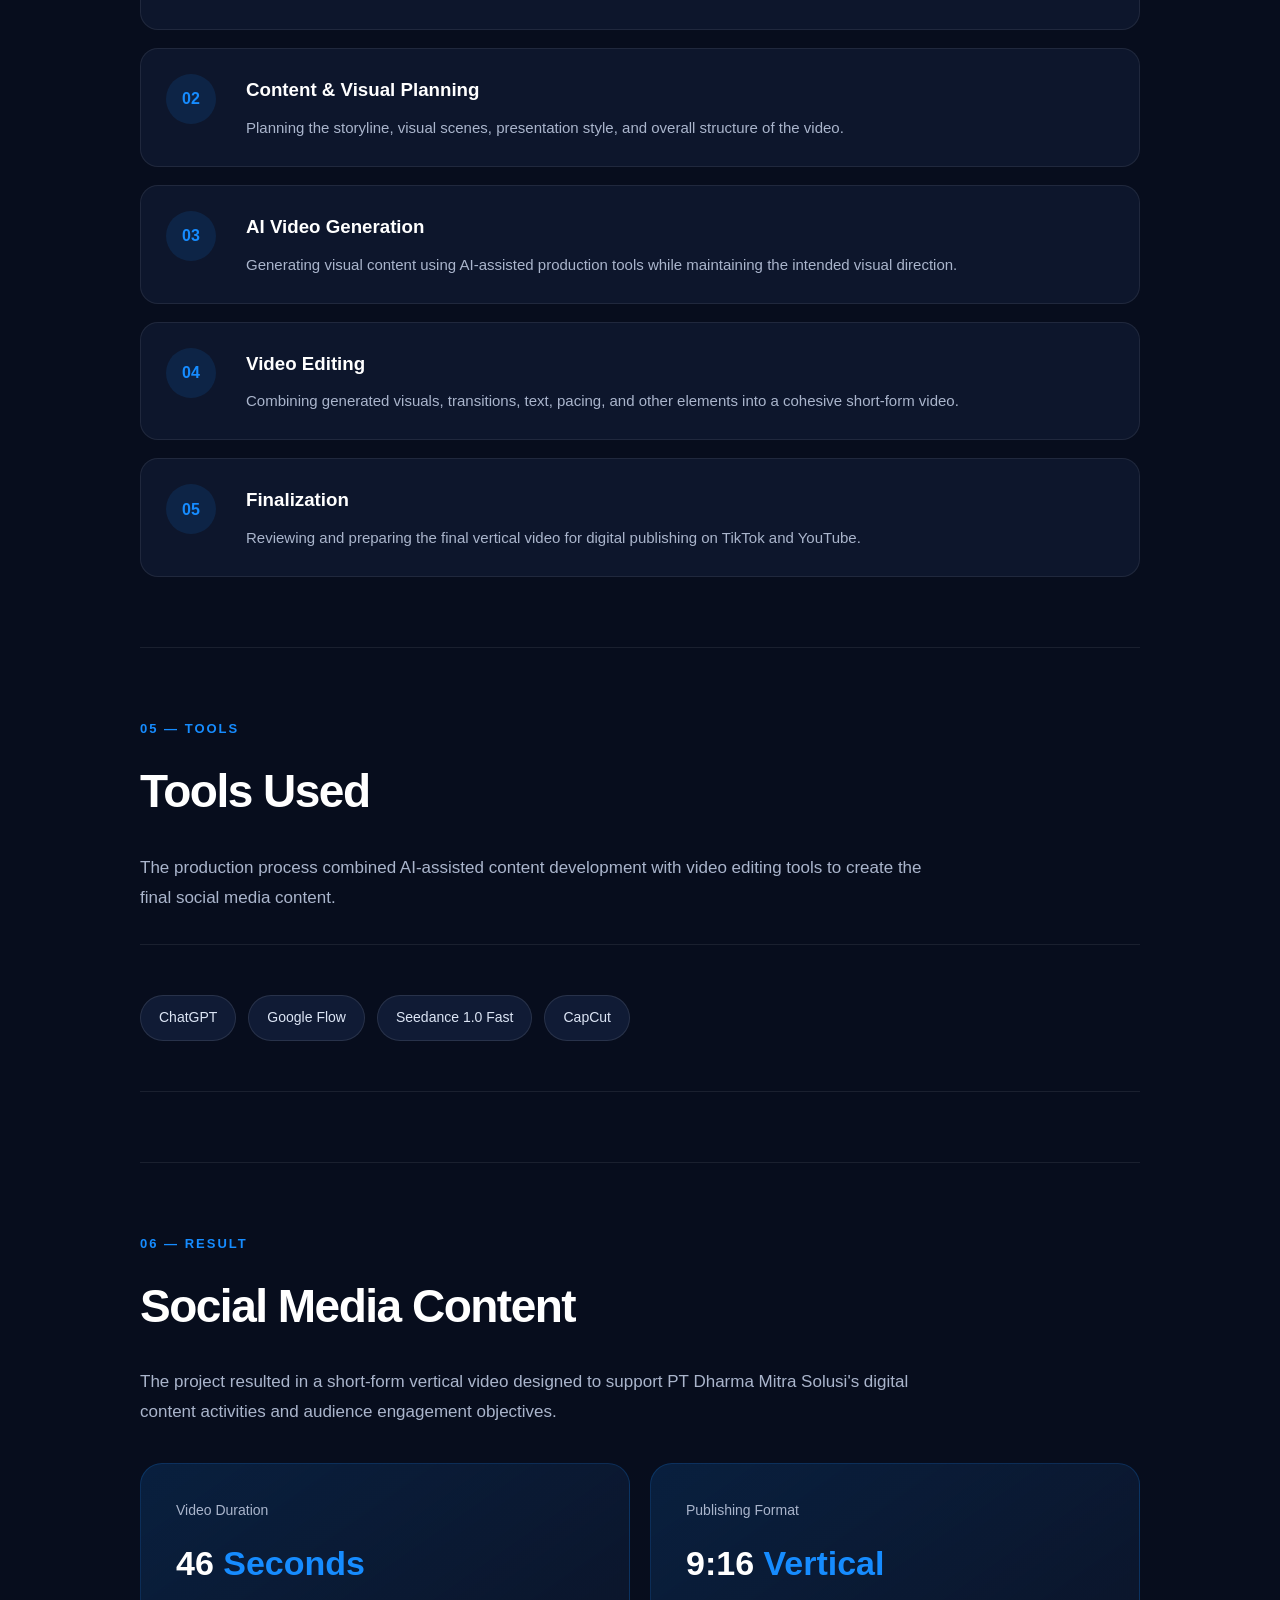
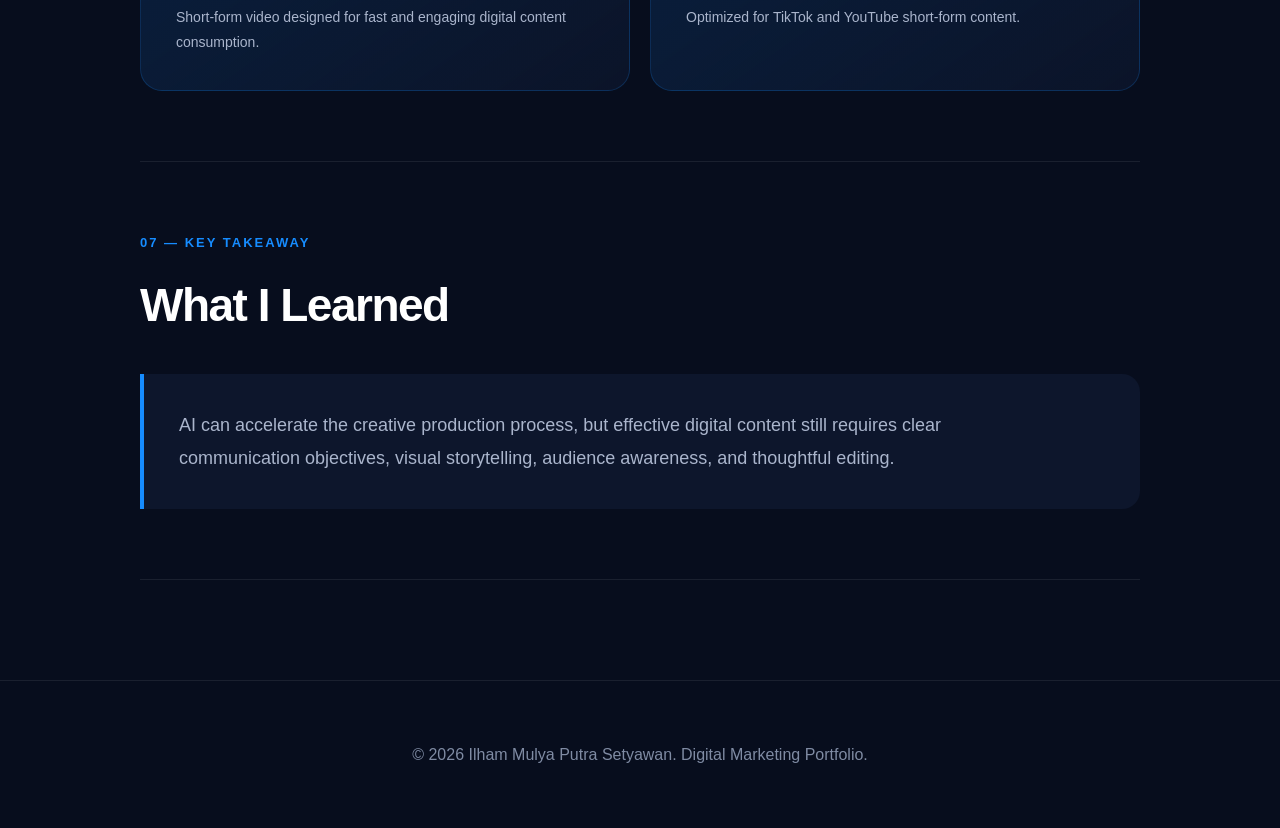
==== commit 81059731: "Add selected AI video works section" ====
--- a/AI-Video.html
+++ b/AI-Video.html
@@ -499,14 +499,152 @@
             >
 
         </div>
-<div class="project-video">
-    <video controls playsinline preload="metadata">
-        <source src="AI%20Video.mp4" type="video/mp4">
-        Browser Anda tidak mendukung pemutaran video.
-    </video>
-</div>
+
     </header>
-
+<section class="ai-video-showcase">
+
+    <div class="ai-video-heading">
+
+        <span>SELECTED AI VIDEO WORKS</span>
+
+        <h2>
+            AI-Assisted Corporate Content
+        </h2>
+
+        <p>
+            A selection of AI-assisted video content created
+            for corporate communication and digital marketing.
+        </p>
+
+    </div>
+
+
+    <div class="ai-video-grid">
+
+
+        <!-- VIDEO 01 -->
+
+        <article class="ai-video-card">
+
+            <div class="ai-video-frame">
+
+                <video
+                    controls
+                    playsinline
+                    preload="metadata"
+                >
+                    <source
+                        src="AI%20Video.mp4"
+                        type="video/mp4"
+                    >
+
+                    Browser Anda tidak mendukung pemutaran video.
+
+                </video>
+
+            </div>
+
+            <div class="ai-video-info">
+
+                <span>01 • ENVIRONMENTAL MANAGEMENT</span>
+
+                <h3>
+                    Environmental Management
+                </h3>
+
+                <p>
+                    AI-assisted corporate video focused on
+                    Environmental Management and ISO 14001.
+                </p>
+
+            </div>
+
+        </article>
+
+
+        <!-- VIDEO 02 -->
+
+        <article class="ai-video-card">
+
+            <div class="ai-video-frame">
+
+                <video
+                    controls
+                    playsinline
+                    preload="metadata"
+                >
+                    <source
+                        src="AI%20Video%281%29.mp4"
+                        type="video/mp4"
+                    >
+
+                    Browser Anda tidak mendukung pemutaran video.
+
+                </video>
+
+            </div>
+
+            <div class="ai-video-info">
+
+                <span>02 • GMP+ & FEED SAFETY</span>
+
+                <h3>
+                    GMP+ & Feed Safety
+                </h3>
+
+                <p>
+                    AI-assisted corporate video focused on
+                    GMP+, feed safety, and feed quality.
+                </p>
+
+            </div>
+
+        </article>
+
+
+        <!-- VIDEO 03 -->
+
+        <article class="ai-video-card">
+
+            <div class="ai-video-frame">
+
+                <video
+                    controls
+                    playsinline
+                    preload="metadata"
+                >
+                    <source
+                        src="AI%20Video%282%29.mp4"
+                        type="video/mp4"
+                    >
+
+                    Browser Anda tidak mendukung pemutaran video.
+
+                </video>
+
+            </div>
+
+            <div class="ai-video-info">
+
+                <span>03 • INFORMATION SECURITY</span>
+
+                <h3>
+                    ISO/IEC 27001
+                </h3>
+
+                <p>
+                    AI-assisted corporate video focused on
+                    information security and ISO/IEC 27001.
+                </p>
+
+            </div>
+
+        </article>
+
+
+    </div>
+
+</section>
 
     <main class="project-content">
 
--- a/style.css
+++ b/style.css
@@ -1578,3 +1578,25 @@
     color: inherit;
     text-decoration: none;
 }
+/* ==============================
+   AI VIDEO PLAYER
+============================== */
+
+.project-video {
+    margin-top: 30px;
+    width: 100%;
+    max-width: 520px;
+    margin-left: auto;
+    margin-right: auto;
+}
+
+.project-video video {
+    display: block;
+    width: 100%;
+    height: auto;
+    max-height: 720px;
+    object-fit: contain;
+    border-radius: 20px;
+    background: #000;
+    border: 1px solid rgba(255, 255, 255, 0.08);
+}
